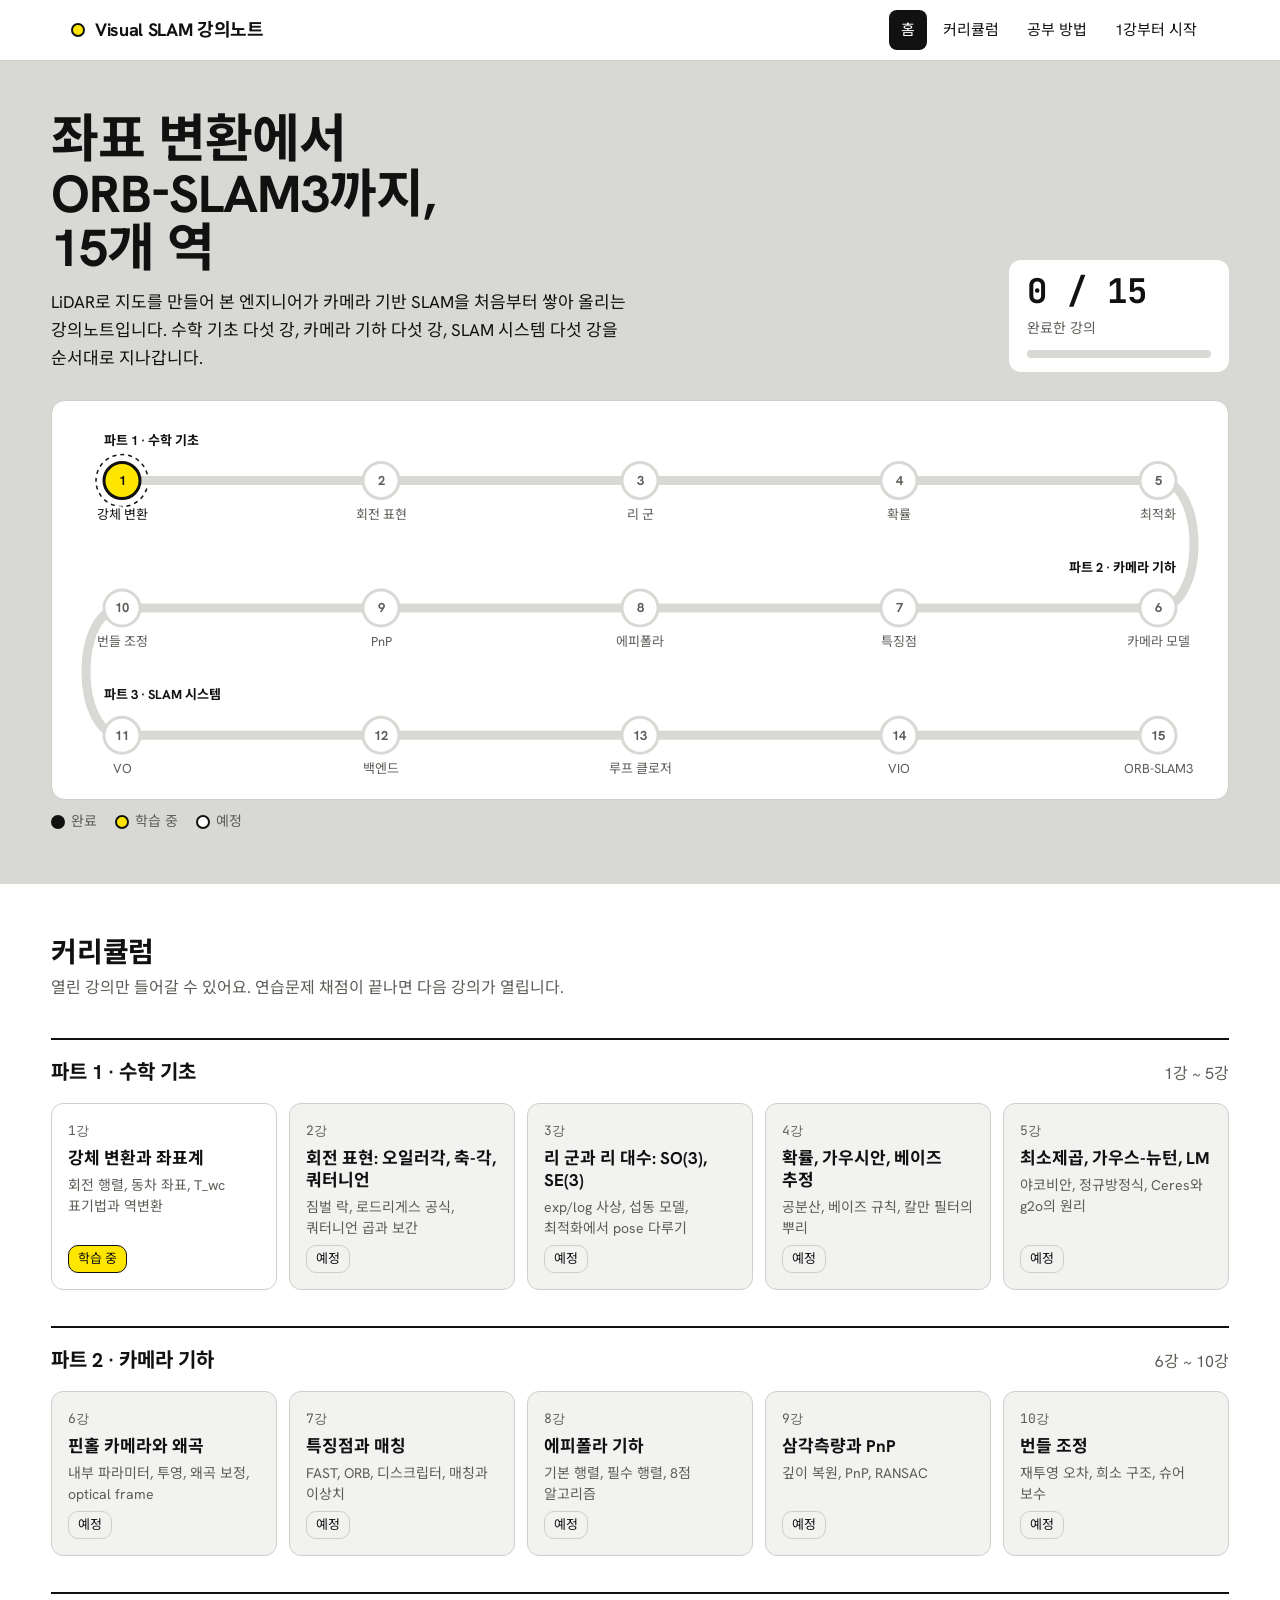
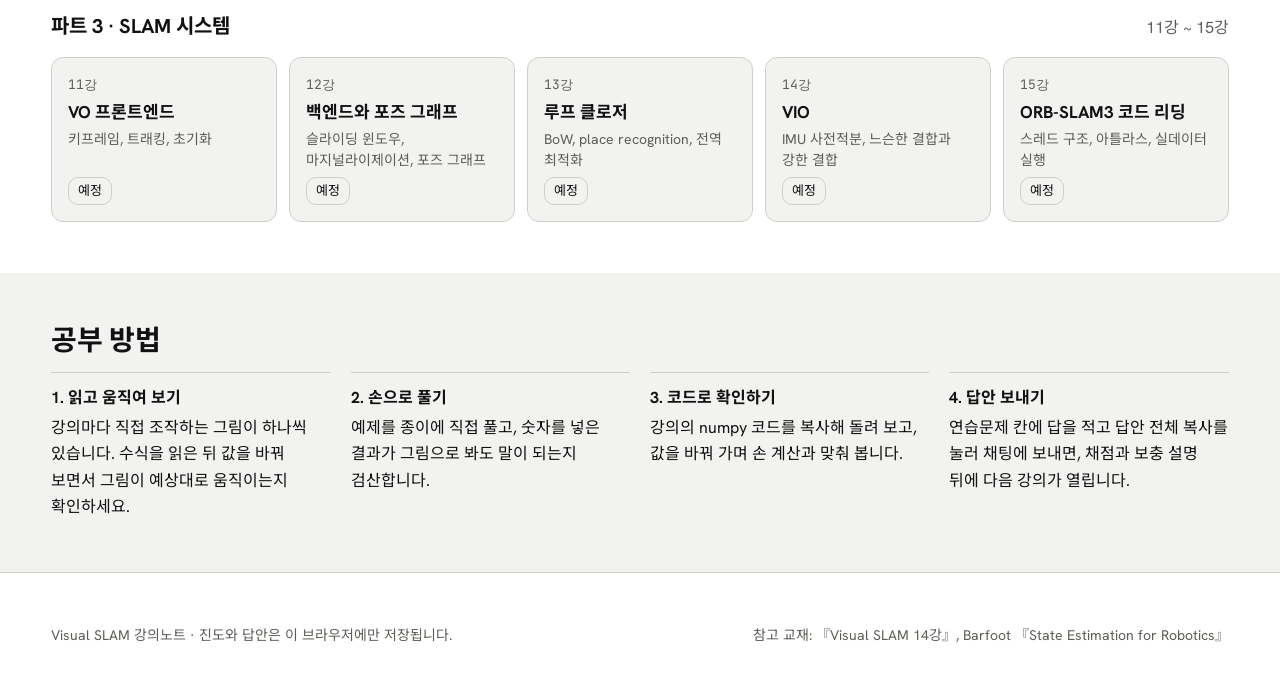
==== index.html @ 5cc6273a "Visual SLAM 강의노트 사이트 초기 구성 (홈, 1강) Co-Authored-By: Claude Opus 5.5 <noreply@anthropic.com> Claude-Se" ====
<!DOCTYPE html>
<html lang="ko">
<head>
<meta charset="utf-8">
<meta name="viewport" content="width=device-width, initial-scale=1">
<title>Visual SLAM 강의노트</title>
<meta name="description" content="LiDAR SLAM 경험을 바탕으로 Visual SLAM을 처음부터 배우는 15강 강의노트">
<link rel="preconnect" href="https://fonts.googleapis.com">
<link rel="preconnect" href="https://fonts.gstatic.com" crossorigin>
<link href="https://fonts.googleapis.com/css2?family=Hanken+Grotesk:wght@400;500;700&family=Noto+Sans+KR:wght@400;500;700&family=JetBrains+Mono:wght@400;500&display=swap" rel="stylesheet">
<link rel="stylesheet" href="assets/style.css">
</head>
<body data-root="">
<header class="top"><div class="top-in">
  <a class="logo" href="index.html"><i></i>Visual SLAM 강의노트</a>
  <nav class="menu" aria-label="주 메뉴"><a href="index.html" aria-current="page">홈</a><a href="#curriculum">커리큘럼</a><a href="#how">공부 방법</a><a href="lessons/lesson-01.html">1강부터 시작</a></nav>
</div></header>

<section class="band hero"><div class="in">
  <div class="hero-row">
    <div>
      <h1>좌표 변환에서 ORB‑SLAM3까지, 15개 역</h1>
      <p>LiDAR로 지도를 만들어 본 엔지니어가 카메라 기반 SLAM을 처음부터 쌓아 올리는 강의노트입니다. 수학 기초 다섯 강, 카메라 기하 다섯 강, SLAM 시스템 다섯 강을 순서대로 지나갑니다.</p>
    </div>
    <div class="stat"><b id="cnt">0 / 15</b><span id="cntTxt">완료한 강의</span><div class="meter"><div id="meter"></div></div></div>
  </div>
  <div class="route" id="route" role="img" aria-label="15개 강의를 세 파트로 나눈 노선도"><svg id="routeSvg"></svg></div>
  <div class="legend"><span><i class="dot" style="background:var(--ink)"></i>완료</span><span><i class="dot" style="background:var(--yel)"></i>학습 중</span><span><i class="dot" style="background:var(--bg)"></i>예정</span></div>
</div></section>

<section class="band" id="curriculum"><div class="in">
  <h2>커리큘럼</h2>
  <p style="margin:0;color:var(--mute)">열린 강의만 들어갈 수 있어요. 연습문제 채점이 끝나면 다음 강의가 열립니다.</p>
  <div id="parts"></div>
</div></section>

<section class="band" id="how" style="background:var(--soft)"><div class="in">
  <h2>공부 방법</h2>
  <div class="how">
    <div><b>1. 읽고 움직여 보기</b>강의마다 직접 조작하는 그림이 하나씩 있습니다. 수식을 읽은 뒤 값을 바꿔 보면서 그림이 예상대로 움직이는지 확인하세요.</div>
    <div><b>2. 손으로 풀기</b>예제를 종이에 직접 풀고, 숫자를 넣은 결과가 그림으로 봐도 말이 되는지 검산합니다.</div>
    <div><b>3. 코드로 확인하기</b>강의의 numpy 코드를 복사해 돌려 보고, 값을 바꿔 가며 손 계산과 맞춰 봅니다.</div>
    <div><b>4. 답안 보내기</b>연습문제 칸에 답을 적고 답안 전체 복사를 눌러 채팅에 보내면, 채점과 보충 설명 뒤에 다음 강의가 열립니다.</div>
  </div>
</div></section>

<footer class="band foot"><div class="in"><span>Visual SLAM 강의노트 · 진도와 답안은 이 브라우저에만 저장됩니다.</span><span>참고 교재: 『Visual SLAM 14강』, Barfoot 『State Estimation for Robotics』</span></div></footer>

<script src="assets/app.js"></script>
<script>
{
const { LESSONS, PARTS, esc, href, status, label, done } = window.SLAM;
const c = Object.values(done()).filter(Boolean).length;
document.getElementById("cnt").textContent = c + " / 15";
document.getElementById("meter").style.width = (c / 15 * 100) + "%";

document.getElementById("parts").innerHTML = [1, 2, 3].map(p => {
  const ls = LESSONS.filter(l => l.p === p);
  return `<div class="part-h"><h3 style="margin:0;font-size:20px">파트 ${p} · ${esc(PARTS[p])}</h3><p>${ls[0].n}강 ~ ${ls[ls.length - 1].n}강</p></div><div class="cards">` +
    ls.map(L => { const s = status(L); const tag = L.open ? "a" : "div";
      return `<${tag} class="card ${s}"${L.open ? ` href="${href(L)}"` : ""}><span class="no">${L.n}강</span><span class="tt">${esc(L.t)}</span><span class="ds">${esc(L.d)}</span><span class="st">${label[s]}</span></${tag}>`; }).join("") + "</div>";
}).join("");

const svg = document.getElementById("routeSvg");
const draw = () => {
  const W = svg.clientWidth, H = svg.clientHeight, narrow = W < 640;
  const mx = narrow ? 30 : 70, r = narrow ? 13 : 18;
  const rows = [0.2, 0.52, 0.84].map(f => H * f);
  const pts = LESSONS.map((L, i) => {
    const row = Math.floor(i / 5), col = i % 5, k = row % 2 === 0 ? col : 4 - col;
    return { L, x: mx + k * (W - 2 * mx) / 4, y: rows[row], row };
  });
  let g = "";
  for (let i = 0; i < pts.length - 1; i++) {
    const a = pts[i], b = pts[i + 1];
    const on = status(a.L) !== "soon" && status(b.L) !== "soon";
    const col = on ? "var(--ink)" : "var(--plane)";
    let d;
    if (a.row === b.row) d = `M${a.x} ${a.y} L${b.x} ${b.y}`;
    else { const out = a.row % 2 === 0 ? 1 : -1, bx = a.x + out * (narrow ? 22 : 48); d = `M${a.x} ${a.y} C${bx} ${a.y} ${bx} ${b.y} ${b.x} ${b.y}`; }
    g += `<path d="${d}" fill="none" stroke="${col}" stroke-width="${narrow ? 6 : 9}" stroke-linecap="round"/>`;
  }
  [1, 2, 3].forEach((p, row) => {
    const x = row % 2 === 0 ? mx - r : W - mx + r, anc = row % 2 === 0 ? "start" : "end";
    g += `<text x="${x}" y="${rows[row] - r - (narrow ? 12 : 18)}" text-anchor="${anc}" style="font-weight:700">파트 ${p} · ${esc(PARTS[p])}</text>`;
  });
  let here = pts.find(q => status(q.L) === "open");
  for (const q of pts) {
    const s = status(q.L);
    const fill = s === "done" ? "var(--ink)" : s === "open" ? "#ffe600" : "var(--bg)";
    const tc = s === "done" ? "var(--bg)" : s === "open" ? "#111" : "var(--mute)";
    let node = `<circle cx="${q.x}" cy="${q.y}" r="${r}" fill="${fill}" stroke="${s === "soon" ? "var(--plane)" : "var(--ink)"}" stroke-width="3"/>` +
      `<text x="${q.x}" y="${q.y + 4.5}" text-anchor="middle" style="stroke:none;fill:${tc};font-weight:700">${q.L.n}</text>`;
    if (!narrow) node += `<text x="${q.x}" y="${q.y + r + 20}" text-anchor="middle" style="fill:${s === "soon" ? "var(--mute)" : "var(--ink)"}">${esc(q.L.s)}</text>`;
    g += q.L.open ? `<a href="${href(q.L)}" aria-label="${q.L.n}강 ${esc(q.L.t)}">${node}</a>` : node;
  }
  if (here) g = `<circle cx="${here.x}" cy="${here.y}" r="${r + 8}" fill="none" stroke="var(--ink)" stroke-width="1.5" stroke-dasharray="4 4"/>` + g;
  svg.innerHTML = g;
};
const roRoute = new ResizeObserver(draw);
roRoute.observe(svg);
draw();
}
</script>
</body>
</html>
---- assets/style.css ----
/* VOICE everyday study, calm and exact, an engineer's course notebook
   IDEA a printed robotics course: a route map of 15 stations, numbered handouts, ruled matrices
   PICTURE home: the course drawn as a transit line through three parts; lessons: one live figure each
   COLOUR white ground, black ink, concrete #d8d8d4 planes, safety yellow #ffe600 only on "you are here", rviz red/green on axes
   TYPE Hanken Grotesk + Noto Sans KR for text, JetBrains Mono for math and code
   LAYOUT top bar on every page; home: title band, route map full width, part sections; lesson: article + sticky contents rail */
:root{color-scheme:light dark;--bg:light-dark(#ffffff,#1a1a19);--ink:light-dark(#111111,#ecebe8);--mute:light-dark(#5d5d58,#a7a6a1);--plane:light-dark(#d8d8d4,#2c2c2a);--soft:light-dark(#f2f2f0,#222221);--line:light-dark(#cfcfca,#3a3a37);--yel:#ffe600;--xr:light-dark(#d23a2a,#ff6b5a);--yg:light-dark(#1f9a4a,#4fd07e);--blue:light-dark(#1f5fd1,#7aa7ff)}
:root[data-theme=light]{color-scheme:light}
:root[data-theme=dark]{color-scheme:dark}
*{box-sizing:border-box;min-width:0}
html{scroll-padding-top:80px}
body{margin:0;word-break:keep-all;background:var(--bg);color:var(--ink);font:16px/1.65 "Hanken Grotesk","Noto Sans KR",system-ui,sans-serif;overflow-x:clip}
a{color:inherit}
img{max-width:100%}
.top{position:sticky;top:0;z-index:10;background:var(--bg);border-bottom:1px solid var(--line)}
.top-in{max-width:1240px;margin:0 auto;display:flex;align-items:center;gap:20px;padding:0 max(4vw,16px);min-height:60px;flex-wrap:wrap}
.logo{font-weight:700;font-size:18px;letter-spacing:-.02em;text-decoration:none;display:flex;align-items:center;gap:10px}
.logo i{width:14px;height:14px;border-radius:50%;background:var(--yel);border:2px solid var(--ink);display:inline-block}
.menu{display:flex;gap:4px;margin-left:auto;flex-wrap:wrap}
.menu a{text-decoration:none;font-size:15px;padding:8px 12px;border-radius:8px;min-height:40px;display:flex;align-items:center}
.menu a:hover{background:var(--soft)}
.menu a[aria-current=page]{background:var(--ink);color:var(--bg)}
.band{padding:clamp(28px,4vw,56px) max(4vw,16px)}
.in{max-width:1240px;margin:0 auto}
.hero{background:var(--plane)}
.hero h1{font-size:clamp(34px,5vw,52px);line-height:1.05;letter-spacing:-.02em;margin:0 0 12px;text-wrap:balance;max-width:18ch}
.hero p{font-size:17px;max-width:62ch;margin:0}
.hero-row{display:grid;grid-template-columns:minmax(0,1fr) auto;gap:24px;align-items:end}
.stat{background:var(--bg);border-radius:12px;padding:14px 18px;min-width:220px}
.stat b{font-size:34px;line-height:1;font-family:"JetBrains Mono",monospace}
.stat span{display:block;font-size:14px;color:var(--mute);margin-top:6px}
.meter{height:8px;background:var(--plane);border-radius:4px;overflow:hidden;margin-top:10px}
.meter div{height:100%;background:var(--ink);width:0}
.route{position:relative;height:clamp(300px,34vw,400px);margin-top:28px;background:var(--bg);border-radius:14px;border:1px solid var(--line)}
.route>svg{position:absolute;inset:0;width:100%;height:100%}
svg text{paint-order:stroke;stroke:var(--bg);stroke-width:4px;font-family:"Hanken Grotesk","Noto Sans KR",sans-serif;font-size:13px;fill:var(--ink)}
.legend{display:flex;flex-wrap:wrap;gap:18px;font-size:14px;color:var(--mute);margin-top:10px}
.legend span{display:flex;align-items:center;gap:6px}
.dot{width:14px;height:14px;border-radius:50%;border:2px solid var(--ink);display:inline-block}
h2{font-size:28px;line-height:1.2;letter-spacing:-.01em;margin:0 0 6px}
.part-h{display:flex;justify-content:space-between;align-items:baseline;gap:12px;flex-wrap:wrap;border-top:2px solid var(--ink);padding-top:16px;margin-top:36px}
.part-h p{margin:0;color:var(--mute)}
.cards{display:grid;grid-template-columns:repeat(auto-fill,minmax(220px,1fr));gap:12px;margin-top:14px}
.card{display:flex;flex-direction:column;gap:6px;padding:16px;border:1px solid var(--line);border-radius:12px;text-decoration:none;min-height:150px;background:var(--bg)}
a.card:hover{border-color:var(--ink)}
.card .no{font-family:"JetBrains Mono",monospace;font-size:13px;color:var(--mute)}
.card .tt{font-size:17px;font-weight:700;line-height:1.3}
.card .ds{font-size:14px;color:var(--mute);line-height:1.5}
.card .st{margin-top:auto;font-size:13px;align-self:flex-start;padding:2px 9px;border-radius:10px;border:1px solid var(--line)}
.card.open .st{background:var(--yel);color:#111;border-color:#111}
.card.done .st{background:var(--ink);color:var(--bg);border-color:var(--ink)}
.card.soon{background:var(--soft)}
.how{display:grid;grid-template-columns:repeat(auto-fit,minmax(220px,1fr));gap:20px;margin-top:14px}
.how div{border-top:1px solid var(--line);padding-top:12px}
.how b{display:block;font-size:16px;margin-bottom:4px}
.foot{border-top:1px solid var(--line);font-size:14px;color:var(--mute)}
.foot .in{display:flex;justify-content:space-between;gap:12px;flex-wrap:wrap}
.doc{max-width:1240px;margin:0 auto;display:grid;grid-template-columns:minmax(0,1fr) 230px;gap:48px;padding:32px max(4vw,16px) 64px}
.crumb{font-size:14px;color:var(--mute);margin:0 0 6px}
.crumb a{text-decoration:none}
.doc h1{font-size:clamp(32px,4.4vw,48px);line-height:1.05;letter-spacing:-.02em;margin:0 0 12px;text-wrap:balance}
.lede{font-size:17px;max-width:68ch;margin:0 0 26px}
article h2{font-size:26px;margin:48px 0 12px;padding-top:18px;border-top:2px solid var(--ink)}
article h3{font-size:19px;margin:28px 0 8px}
article p,article li{max-width:70ch}
.toc{position:sticky;top:84px;align-self:start;font-size:14px}
.toc b{display:block;margin-bottom:8px}
.toc a{display:block;text-decoration:none;color:var(--mute);padding:5px 0 5px 10px;border-left:2px solid var(--line)}
.toc a:hover{color:var(--ink);border-left-color:var(--ink)}
.lab{display:grid;grid-template-columns:minmax(0,1.5fr) minmax(0,1fr);gap:16px;margin:0 0 8px}
.fig{position:relative;min-height:400px;background:var(--soft);border:1px solid var(--line);border-radius:12px;overflow:hidden}
.fig>svg{position:absolute;inset:0;width:100%;height:100%}
.fig svg text{stroke:var(--soft);font-family:"JetBrains Mono",monospace}
.panel{border:1px solid var(--line);border-radius:12px;padding:16px;display:flex;flex-direction:column;gap:12px}
.ctl label{display:flex;justify-content:space-between;font-size:14px;font-weight:500}
.ctl output{font-family:"JetBrains Mono",monospace;font-size:13px}
input[type=range]{width:100%;height:32px;accent-color:var(--ink)}
.res{background:var(--ink);color:var(--bg);border-radius:10px;padding:12px 14px}
.res b{display:block;font-size:13px;font-weight:500;opacity:.75}
.res .big{font-family:"JetBrains Mono",monospace;font-size:clamp(20px,2.4vw,26px);white-space:nowrap}
.res .big i{font-style:normal;background:var(--yel);color:#111;padding:0 6px;border-radius:4px}
.mats{display:grid;grid-template-columns:repeat(auto-fit,minmax(11em,1fr));gap:10px}
.mat{font-family:"JetBrains Mono",monospace;font-size:13px;line-height:1.5;white-space:pre;overflow-x:auto;padding:8px 10px;background:var(--soft);border-radius:8px}
.mat em{font-style:normal;color:var(--mute);display:block}
.cap{font-size:14px;color:var(--mute);margin:6px 0 0}
.btn{font:inherit;font-size:14px;min-height:44px;padding:0 16px;border-radius:8px;border:1px solid var(--ink);background:var(--bg);color:var(--ink);cursor:pointer;text-decoration:none;display:inline-flex;align-items:center}
.btn:hover{background:var(--soft)}
.btn.pri{background:var(--ink);color:var(--bg)}
.btn:focus-visible,a:focus-visible,input:focus-visible,textarea:focus-visible{outline:3px solid var(--blue);outline-offset:2px}
pre{position:relative;background:var(--soft);border:1px solid var(--line);border-radius:10px;padding:14px 16px;font:13.5px/1.6 "JetBrains Mono",monospace;overflow-x:auto;margin:12px 0}
code{font-family:"JetBrains Mono",monospace;font-size:.92em;background:var(--soft);padding:1px 5px;border-radius:4px;overflow-wrap:anywhere}
pre code{background:none;padding:0;overflow-wrap:normal}
.copy{position:absolute;top:8px;right:8px;min-height:32px;font-size:13px;padding:0 10px}
.note{border-left:4px solid var(--ink);background:var(--soft);padding:12px 16px;border-radius:0 10px 10px 0;margin:16px 0}
.note b{display:block;margin-bottom:2px}
.warn{border-left-color:var(--xr)}
.scroll{overflow-x:auto}
table{border-collapse:collapse;width:100%;font-size:15px;margin:12px 0}
th,td{text-align:left;padding:9px 10px;border-bottom:1px solid var(--line);vertical-align:top}
th{font-size:13px;color:var(--mute);font-weight:500;border-bottom:2px solid var(--ink)}
.sum{counter-reset:s;list-style:none;padding:0}
.sum li{counter-increment:s;padding:10px 0 10px 2.4em;border-bottom:1px solid var(--line);position:relative}
.sum li::before{content:counter(s);position:absolute;left:0;top:10px;width:1.7em;height:1.7em;border-radius:50%;background:var(--ink);color:var(--bg);font-size:13px;display:grid;place-items:center}
.ex{border:1px solid var(--line);border-radius:12px;padding:16px;margin:14px 0}
.ex h4{margin:0 0 6px;font-size:16px}
.ex label{font-size:14px;color:var(--mute)}
.ex textarea{width:100%;min-height:96px;font:16px/1.5 "Hanken Grotesk","Noto Sans KR",sans-serif;padding:10px;border:1px solid var(--line);border-radius:8px;background:var(--bg);color:var(--ink);resize:vertical}
.bar{display:flex;flex-wrap:wrap;gap:12px;align-items:center;margin-top:16px}
.flash{font-size:14px;color:var(--mute)}
.done{display:flex;gap:10px;align-items:center;font-size:15px;min-height:44px}
.done input{width:22px;height:22px;accent-color:var(--ink)}
.pn{display:grid;grid-template-columns:1fr 1fr;gap:12px;margin-top:48px}
.pn a,.pn span{border:1px solid var(--line);border-radius:12px;padding:14px 16px;text-decoration:none;font-size:15px}
.pn a:hover{border-color:var(--ink)}
.pn small{display:block;color:var(--mute);font-size:13px}
.pn .nx{text-align:right}
.pn span{color:var(--mute);background:var(--soft)}
@media(max-width:1060px){.doc{grid-template-columns:minmax(0,1fr)}.toc{display:none}.lab{grid-template-columns:minmax(0,1fr)}}
@media(max-width:700px){.hero-row{grid-template-columns:minmax(0,1fr)}.stat{min-width:0}.menu{margin-left:0;width:100%;padding-bottom:8px}.fig{min-height:320px}.pn{grid-template-columns:1fr}}
@media(max-width:600px){table{font-size:13px}th,td{padding:6px 4px}}
@media(prefers-reduced-motion:no-preference){.meter div{transition:width .5s ease}}
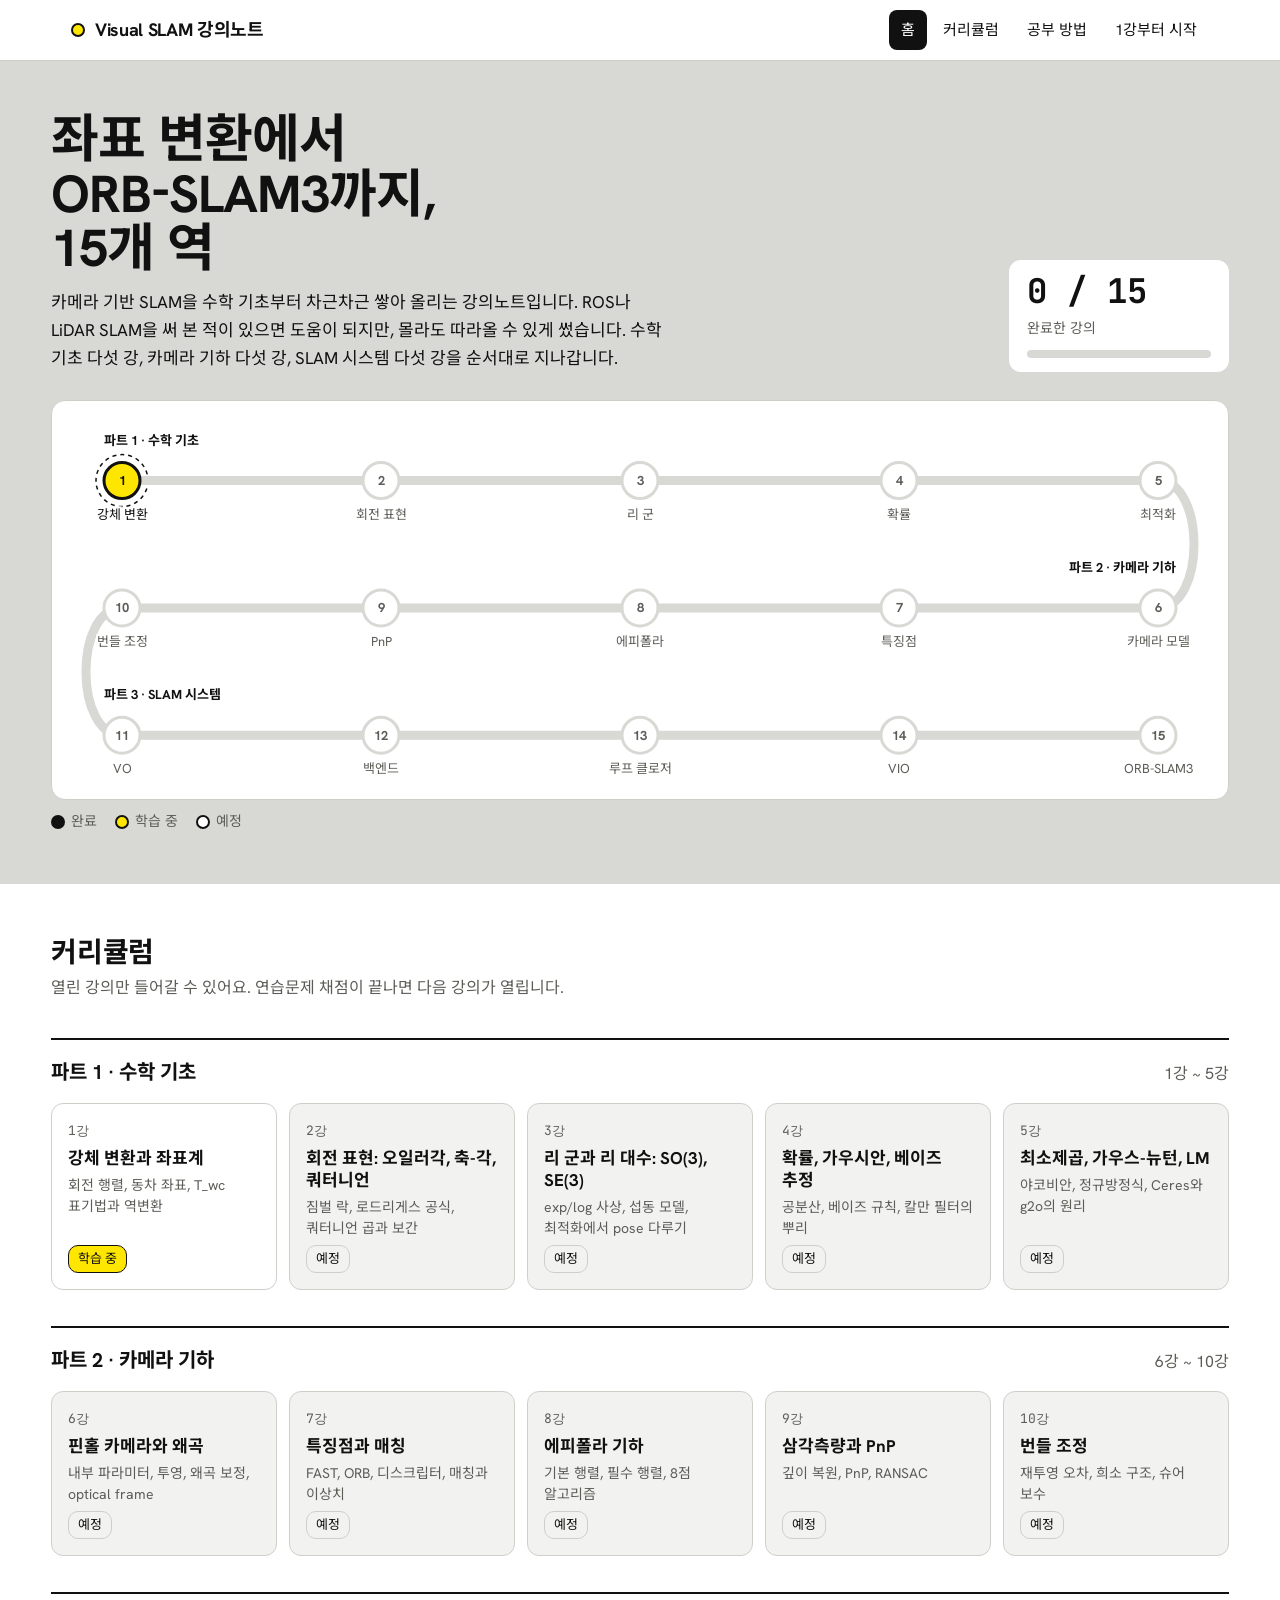
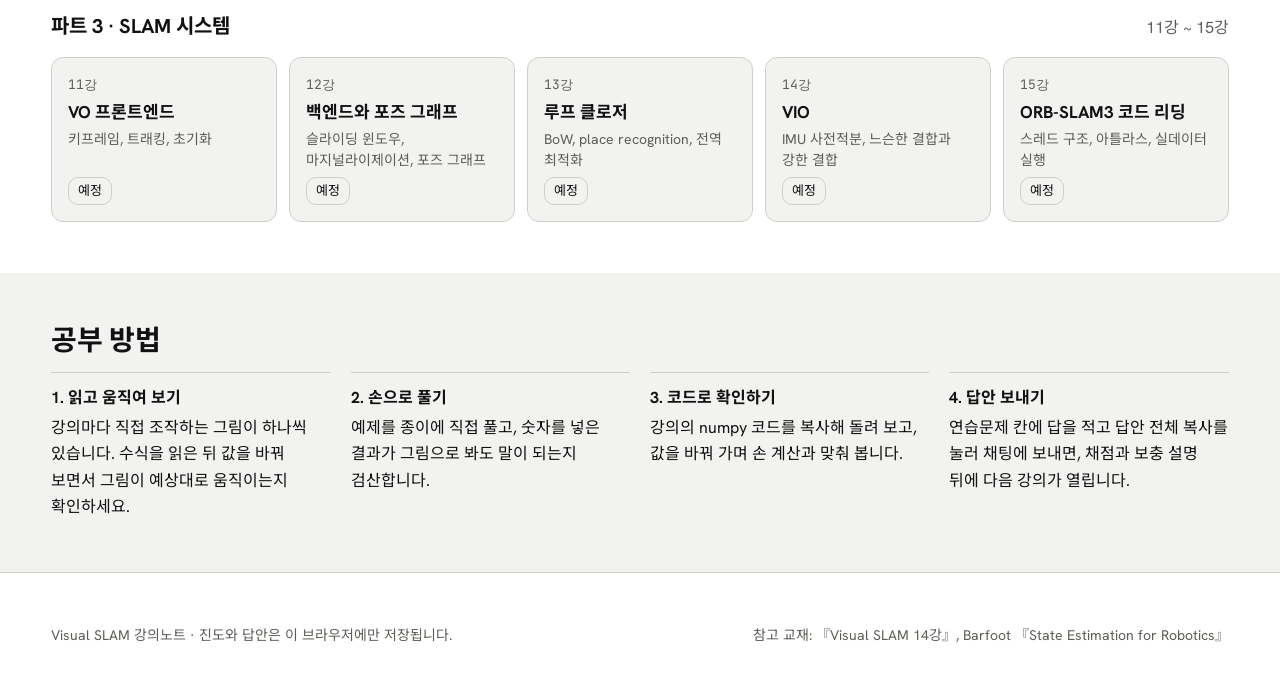
==== commit 23790ac4: "개인 대상 표현을 일반 독자용으로 수정 Co-Authored-By: Claude Opus 5.5 <noreply@anthropic.com> Claude-Session: https:" ====
--- a/index.html
+++ b/index.html
@@ -4,7 +4,7 @@
 <meta charset="utf-8">
 <meta name="viewport" content="width=device-width, initial-scale=1">
 <title>Visual SLAM 강의노트</title>
-<meta name="description" content="LiDAR SLAM 경험을 바탕으로 Visual SLAM을 처음부터 배우는 15강 강의노트">
+<meta name="description" content="좌표 변환부터 ORB-SLAM3까지, Visual SLAM을 처음부터 배우는 15강 강의노트">
 <link rel="preconnect" href="https://fonts.googleapis.com">
 <link rel="preconnect" href="https://fonts.gstatic.com" crossorigin>
 <link href="https://fonts.googleapis.com/css2?family=Hanken+Grotesk:wght@400;500;700&family=Noto+Sans+KR:wght@400;500;700&family=JetBrains+Mono:wght@400;500&display=swap" rel="stylesheet">
@@ -20,7 +20,7 @@
   <div class="hero-row">
     <div>
       <h1>좌표 변환에서 ORB‑SLAM3까지, 15개 역</h1>
-      <p>LiDAR로 지도를 만들어 본 엔지니어가 카메라 기반 SLAM을 처음부터 쌓아 올리는 강의노트입니다. 수학 기초 다섯 강, 카메라 기하 다섯 강, SLAM 시스템 다섯 강을 순서대로 지나갑니다.</p>
+      <p>카메라 기반 SLAM을 수학 기초부터 차근차근 쌓아 올리는 강의노트입니다. ROS나 LiDAR SLAM을 써 본 적이 있으면 도움이 되지만, 몰라도 따라올 수 있게 썼습니다. 수학 기초 다섯 강, 카메라 기하 다섯 강, SLAM 시스템 다섯 강을 순서대로 지나갑니다.</p>
     </div>
     <div class="stat"><b id="cnt">0 / 15</b><span id="cntTxt">완료한 강의</span><div class="meter"><div id="meter"></div></div></div>
   </div>
--- a/assets/style.css
+++ b/assets/style.css
@@ -119,3 +119,15 @@
 @media(max-width:700px){.hero-row{grid-template-columns:minmax(0,1fr)}.stat{min-width:0}.menu{margin-left:0;width:100%;padding-bottom:8px}.fig{min-height:320px}.pn{grid-template-columns:1fr}}
 @media(max-width:600px){table{font-size:13px}th,td{padding:6px 4px}}
 @media(prefers-reduced-motion:no-preference){.meter div{transition:width .5s ease}}
+.goal{display:grid;grid-template-columns:minmax(0,1.6fr) minmax(0,1fr);gap:24px;background:var(--plane);border-radius:12px;padding:18px 20px;margin:0 0 28px}
+.goal b{display:block;font-size:15px;margin-bottom:4px}
+.goal ul{margin:0;padding-left:1.2em}
+.goal li{margin:3px 0}
+.goal p{margin:0 0 12px}
+.duo{display:grid;grid-template-columns:repeat(2,minmax(0,1fr));gap:12px;margin:16px 0 0;max-width:640px}
+.duo figure{margin:0;background:var(--soft);border:1px solid var(--line);border-radius:12px;padding:10px}
+.duo svg{width:100%;height:auto;display:block}
+.duo figcaption{font-family:"JetBrains Mono",monospace;font-size:13px;text-align:center;padding-top:4px}
+@media(max-width:700px){.goal{grid-template-columns:minmax(0,1fr)}}
+@media(max-width:420px){.duo{grid-template-columns:minmax(0,1fr)}}
+td code{white-space:nowrap;overflow-wrap:normal}
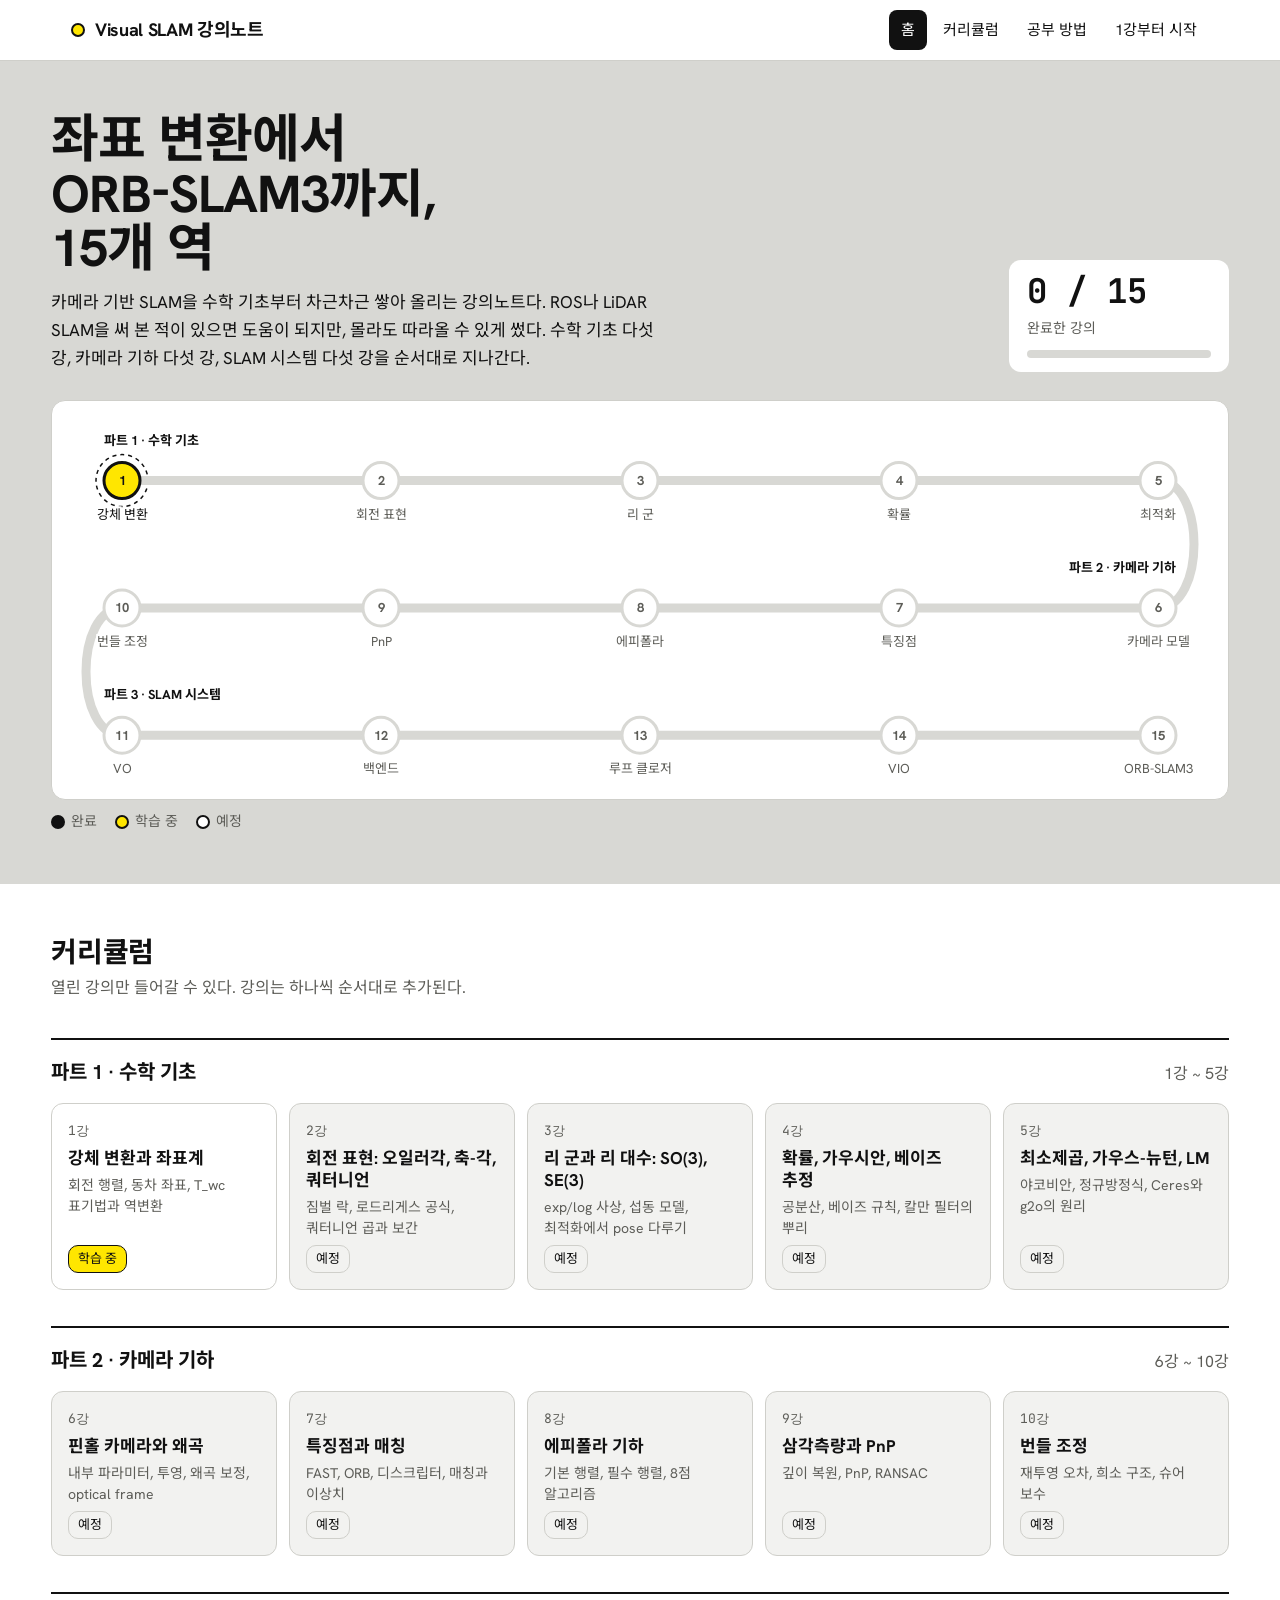
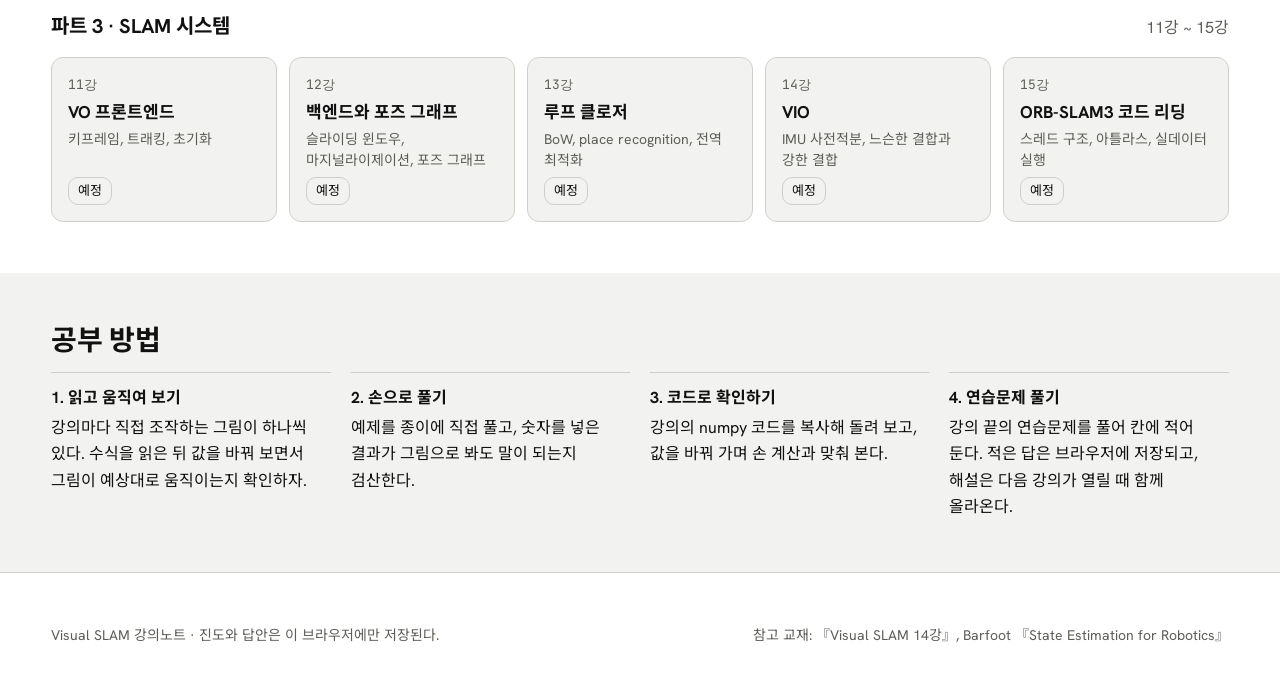
==== commit d90c9645: "본문을 평어체(한다체)로 통일, 채팅 전제 문구 제거 Co-Authored-By: Claude Opus 5.5 <noreply@anthropic.com> Claude-Session" ====
--- a/index.html
+++ b/index.html
@@ -20,7 +20,7 @@
   <div class="hero-row">
     <div>
       <h1>좌표 변환에서 ORB‑SLAM3까지, 15개 역</h1>
-      <p>카메라 기반 SLAM을 수학 기초부터 차근차근 쌓아 올리는 강의노트입니다. ROS나 LiDAR SLAM을 써 본 적이 있으면 도움이 되지만, 몰라도 따라올 수 있게 썼습니다. 수학 기초 다섯 강, 카메라 기하 다섯 강, SLAM 시스템 다섯 강을 순서대로 지나갑니다.</p>
+      <p>카메라 기반 SLAM을 수학 기초부터 차근차근 쌓아 올리는 강의노트다. ROS나 LiDAR SLAM을 써 본 적이 있으면 도움이 되지만, 몰라도 따라올 수 있게 썼다. 수학 기초 다섯 강, 카메라 기하 다섯 강, SLAM 시스템 다섯 강을 순서대로 지나간다.</p>
     </div>
     <div class="stat"><b id="cnt">0 / 15</b><span id="cntTxt">완료한 강의</span><div class="meter"><div id="meter"></div></div></div>
   </div>
@@ -30,21 +30,21 @@
 
 <section class="band" id="curriculum"><div class="in">
   <h2>커리큘럼</h2>
-  <p style="margin:0;color:var(--mute)">열린 강의만 들어갈 수 있어요. 연습문제 채점이 끝나면 다음 강의가 열립니다.</p>
+  <p style="margin:0;color:var(--mute)">열린 강의만 들어갈 수 있다. 강의는 하나씩 순서대로 추가된다.</p>
   <div id="parts"></div>
 </div></section>
 
 <section class="band" id="how" style="background:var(--soft)"><div class="in">
   <h2>공부 방법</h2>
   <div class="how">
-    <div><b>1. 읽고 움직여 보기</b>강의마다 직접 조작하는 그림이 하나씩 있습니다. 수식을 읽은 뒤 값을 바꿔 보면서 그림이 예상대로 움직이는지 확인하세요.</div>
-    <div><b>2. 손으로 풀기</b>예제를 종이에 직접 풀고, 숫자를 넣은 결과가 그림으로 봐도 말이 되는지 검산합니다.</div>
-    <div><b>3. 코드로 확인하기</b>강의의 numpy 코드를 복사해 돌려 보고, 값을 바꿔 가며 손 계산과 맞춰 봅니다.</div>
-    <div><b>4. 답안 보내기</b>연습문제 칸에 답을 적고 답안 전체 복사를 눌러 채팅에 보내면, 채점과 보충 설명 뒤에 다음 강의가 열립니다.</div>
+    <div><b>1. 읽고 움직여 보기</b>강의마다 직접 조작하는 그림이 하나씩 있다. 수식을 읽은 뒤 값을 바꿔 보면서 그림이 예상대로 움직이는지 확인하자.</div>
+    <div><b>2. 손으로 풀기</b>예제를 종이에 직접 풀고, 숫자를 넣은 결과가 그림으로 봐도 말이 되는지 검산한다.</div>
+    <div><b>3. 코드로 확인하기</b>강의의 numpy 코드를 복사해 돌려 보고, 값을 바꿔 가며 손 계산과 맞춰 본다.</div>
+    <div><b>4. 연습문제 풀기</b>강의 끝의 연습문제를 풀어 칸에 적어 둔다. 적은 답은 브라우저에 저장되고, 해설은 다음 강의가 열릴 때 함께 올라온다.</div>
   </div>
 </div></section>
 
-<footer class="band foot"><div class="in"><span>Visual SLAM 강의노트 · 진도와 답안은 이 브라우저에만 저장됩니다.</span><span>참고 교재: 『Visual SLAM 14강』, Barfoot 『State Estimation for Robotics』</span></div></footer>
+<footer class="band foot"><div class="in"><span>Visual SLAM 강의노트 · 진도와 답안은 이 브라우저에만 저장된다.</span><span>참고 교재: 『Visual SLAM 14강』, Barfoot 『State Estimation for Robotics』</span></div></footer>
 
 <script src="assets/app.js"></script>
 <script>
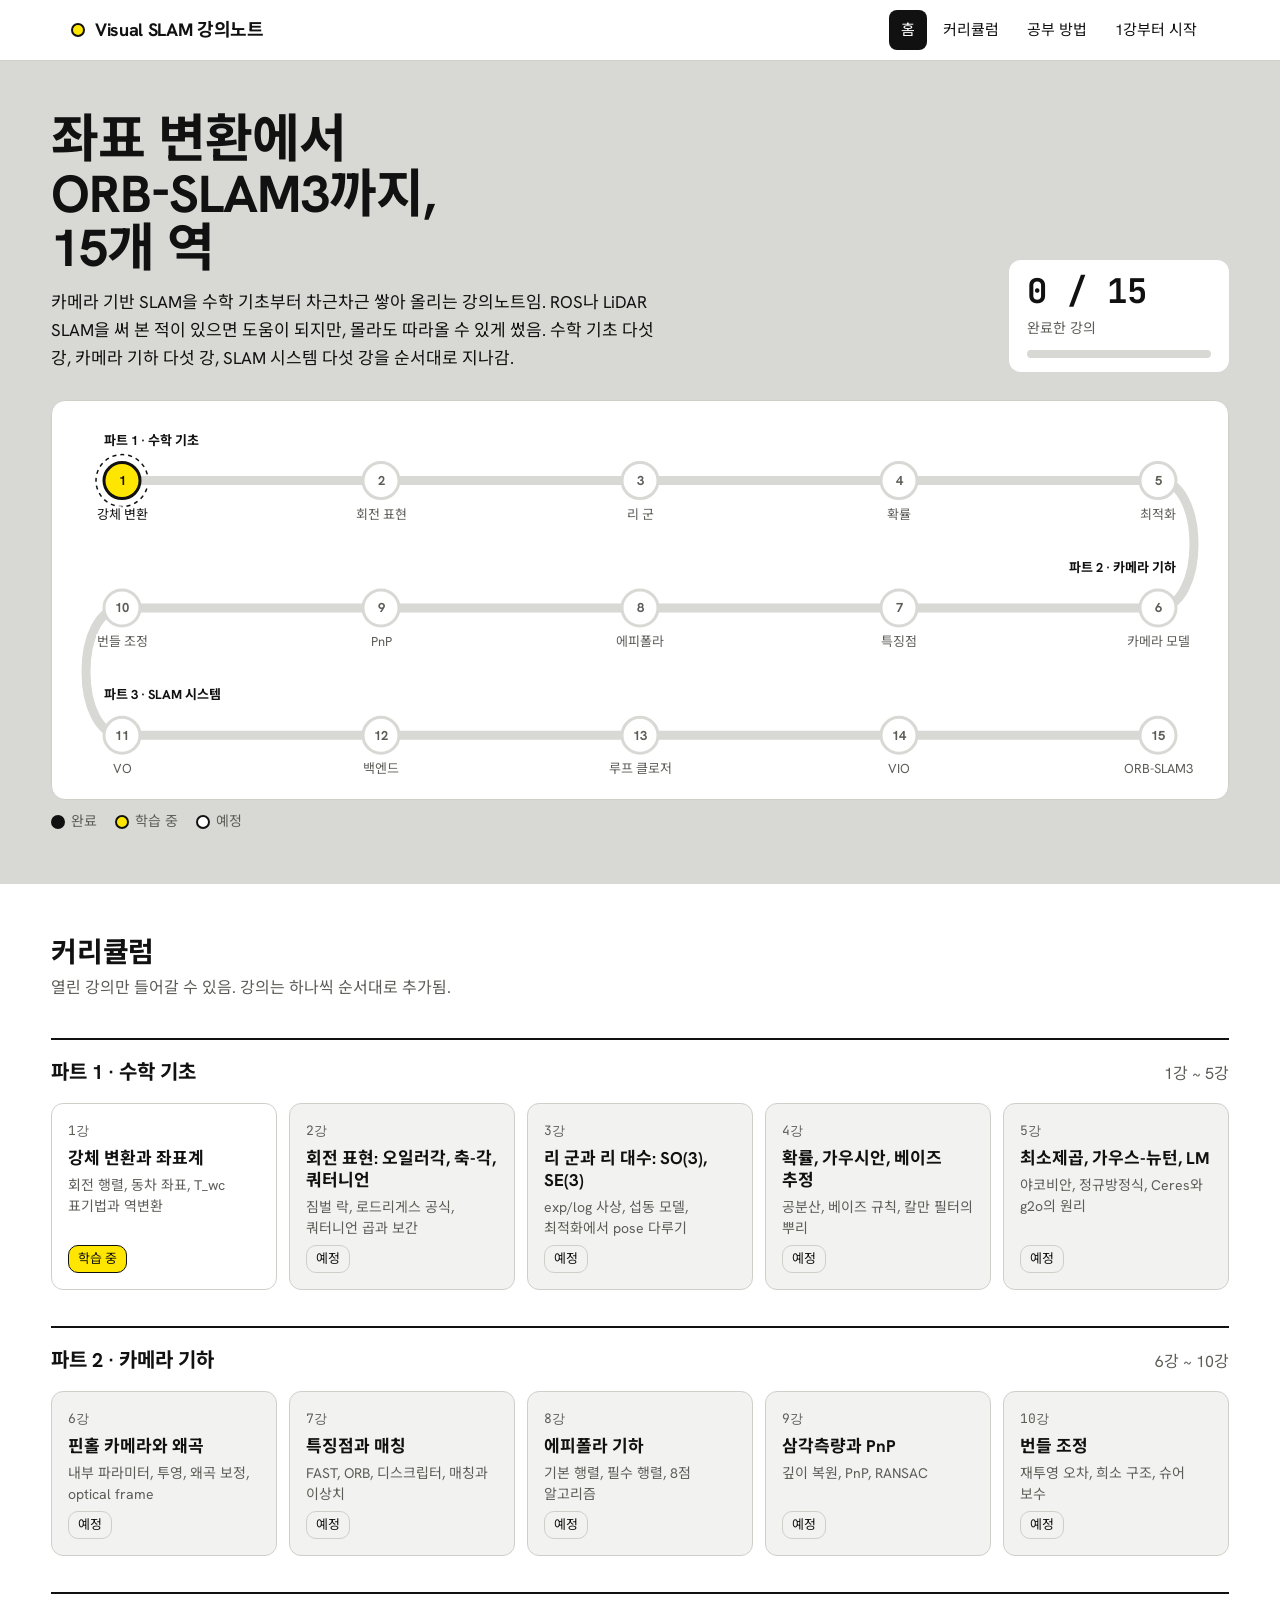
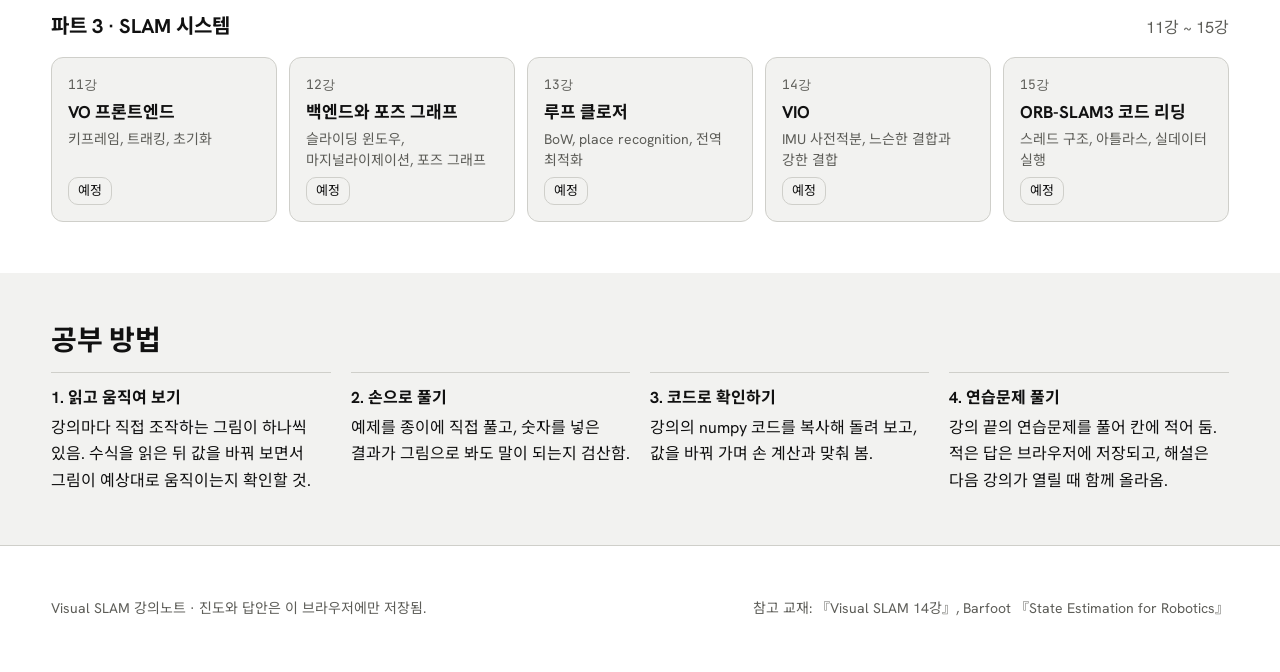
==== commit d32cfa1a: "본문 종결어미를 명사형(~음/~함/~임)으로 변경 Co-Authored-By: Claude Opus 5.5 <noreply@anthropic.com> Claude-Session: " ====
--- a/index.html
+++ b/index.html
@@ -20,7 +20,7 @@
   <div class="hero-row">
     <div>
       <h1>좌표 변환에서 ORB‑SLAM3까지, 15개 역</h1>
-      <p>카메라 기반 SLAM을 수학 기초부터 차근차근 쌓아 올리는 강의노트다. ROS나 LiDAR SLAM을 써 본 적이 있으면 도움이 되지만, 몰라도 따라올 수 있게 썼다. 수학 기초 다섯 강, 카메라 기하 다섯 강, SLAM 시스템 다섯 강을 순서대로 지나간다.</p>
+      <p>카메라 기반 SLAM을 수학 기초부터 차근차근 쌓아 올리는 강의노트임. ROS나 LiDAR SLAM을 써 본 적이 있으면 도움이 되지만, 몰라도 따라올 수 있게 썼음. 수학 기초 다섯 강, 카메라 기하 다섯 강, SLAM 시스템 다섯 강을 순서대로 지나감.</p>
     </div>
     <div class="stat"><b id="cnt">0 / 15</b><span id="cntTxt">완료한 강의</span><div class="meter"><div id="meter"></div></div></div>
   </div>
@@ -30,21 +30,21 @@
 
 <section class="band" id="curriculum"><div class="in">
   <h2>커리큘럼</h2>
-  <p style="margin:0;color:var(--mute)">열린 강의만 들어갈 수 있다. 강의는 하나씩 순서대로 추가된다.</p>
+  <p style="margin:0;color:var(--mute)">열린 강의만 들어갈 수 있음. 강의는 하나씩 순서대로 추가됨.</p>
   <div id="parts"></div>
 </div></section>
 
 <section class="band" id="how" style="background:var(--soft)"><div class="in">
   <h2>공부 방법</h2>
   <div class="how">
-    <div><b>1. 읽고 움직여 보기</b>강의마다 직접 조작하는 그림이 하나씩 있다. 수식을 읽은 뒤 값을 바꿔 보면서 그림이 예상대로 움직이는지 확인하자.</div>
-    <div><b>2. 손으로 풀기</b>예제를 종이에 직접 풀고, 숫자를 넣은 결과가 그림으로 봐도 말이 되는지 검산한다.</div>
-    <div><b>3. 코드로 확인하기</b>강의의 numpy 코드를 복사해 돌려 보고, 값을 바꿔 가며 손 계산과 맞춰 본다.</div>
-    <div><b>4. 연습문제 풀기</b>강의 끝의 연습문제를 풀어 칸에 적어 둔다. 적은 답은 브라우저에 저장되고, 해설은 다음 강의가 열릴 때 함께 올라온다.</div>
+    <div><b>1. 읽고 움직여 보기</b>강의마다 직접 조작하는 그림이 하나씩 있음. 수식을 읽은 뒤 값을 바꿔 보면서 그림이 예상대로 움직이는지 확인할 것.</div>
+    <div><b>2. 손으로 풀기</b>예제를 종이에 직접 풀고, 숫자를 넣은 결과가 그림으로 봐도 말이 되는지 검산함.</div>
+    <div><b>3. 코드로 확인하기</b>강의의 numpy 코드를 복사해 돌려 보고, 값을 바꿔 가며 손 계산과 맞춰 봄.</div>
+    <div><b>4. 연습문제 풀기</b>강의 끝의 연습문제를 풀어 칸에 적어 둠. 적은 답은 브라우저에 저장되고, 해설은 다음 강의가 열릴 때 함께 올라옴.</div>
   </div>
 </div></section>
 
-<footer class="band foot"><div class="in"><span>Visual SLAM 강의노트 · 진도와 답안은 이 브라우저에만 저장된다.</span><span>참고 교재: 『Visual SLAM 14강』, Barfoot 『State Estimation for Robotics』</span></div></footer>
+<footer class="band foot"><div class="in"><span>Visual SLAM 강의노트 · 진도와 답안은 이 브라우저에만 저장됨.</span><span>참고 교재: 『Visual SLAM 14강』, Barfoot 『State Estimation for Robotics』</span></div></footer>
 
 <script src="assets/app.js"></script>
 <script>
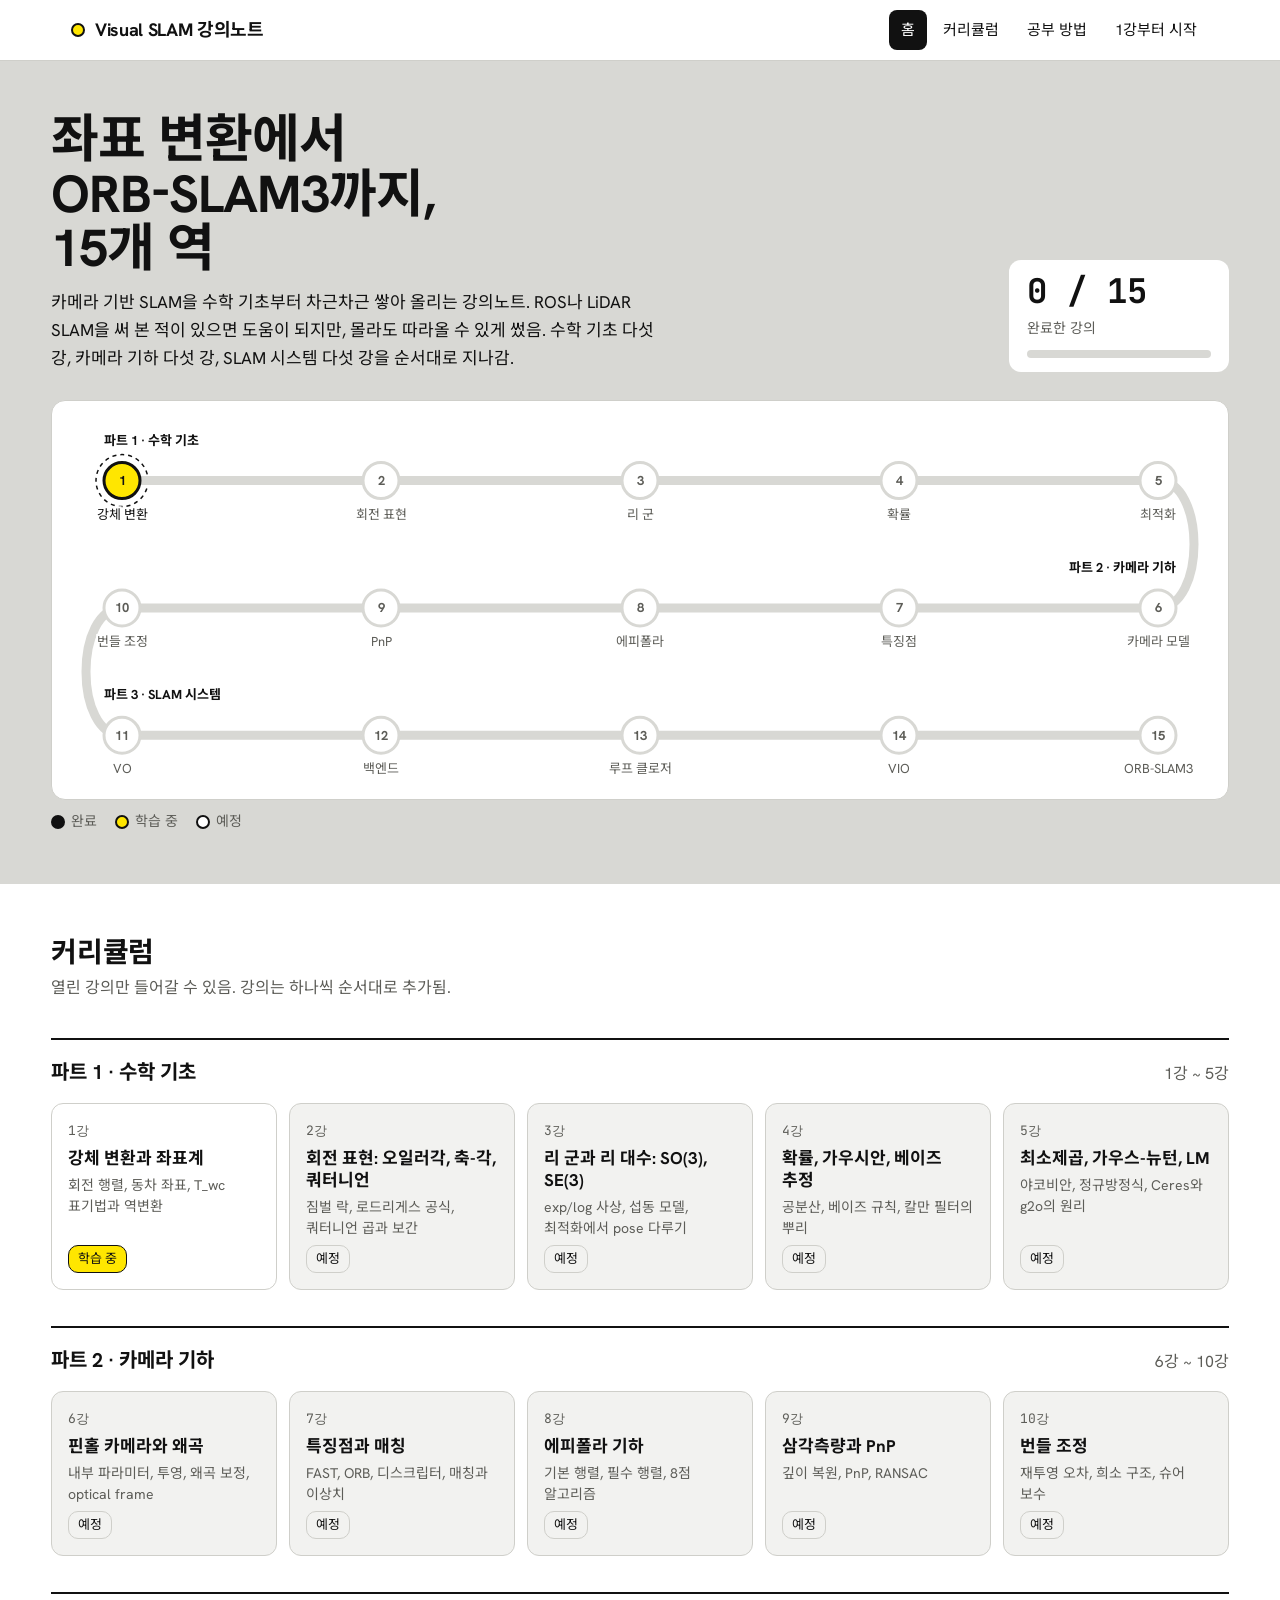
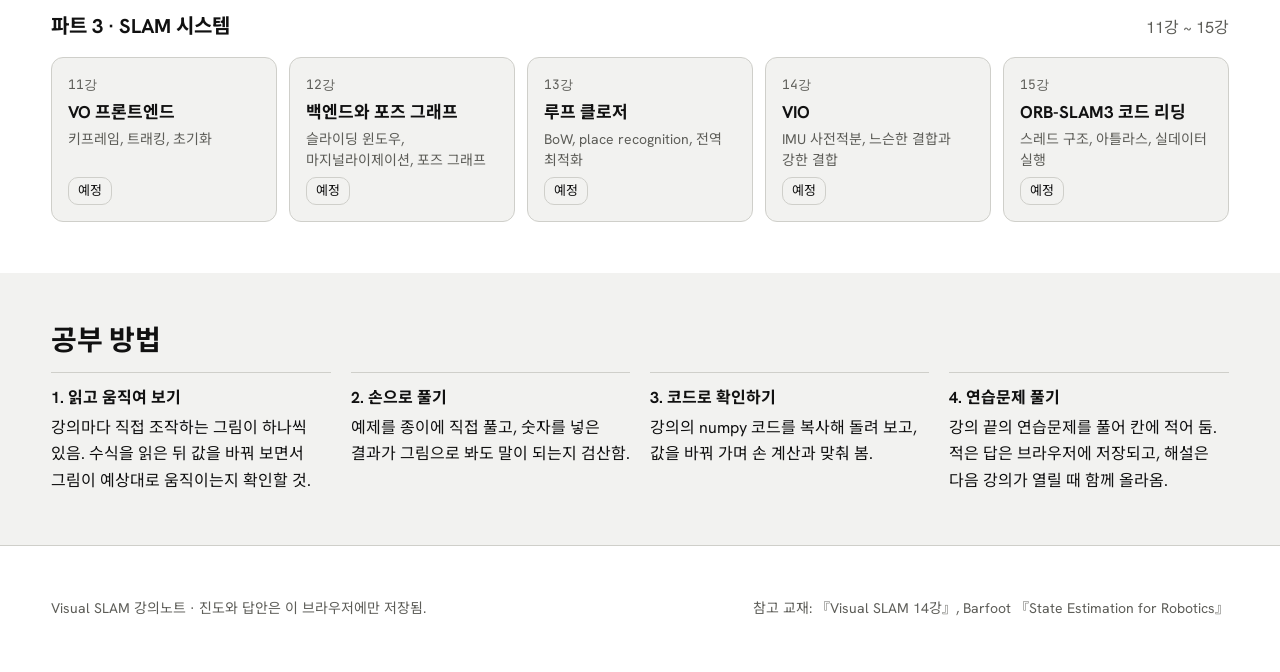
==== commit f3e30073: "1강 문체 다듬기: '~임' 종결 제거, 인용문은 다체로, 강조 제목에 콜론, 용어 정리 Co-Authored-By: Claude Opus 5.5 <noreply@anthropic" ====
--- a/index.html
+++ b/index.html
@@ -20,7 +20,7 @@
   <div class="hero-row">
     <div>
       <h1>좌표 변환에서 ORB‑SLAM3까지, 15개 역</h1>
-      <p>카메라 기반 SLAM을 수학 기초부터 차근차근 쌓아 올리는 강의노트임. ROS나 LiDAR SLAM을 써 본 적이 있으면 도움이 되지만, 몰라도 따라올 수 있게 썼음. 수학 기초 다섯 강, 카메라 기하 다섯 강, SLAM 시스템 다섯 강을 순서대로 지나감.</p>
+      <p>카메라 기반 SLAM을 수학 기초부터 차근차근 쌓아 올리는 강의노트. ROS나 LiDAR SLAM을 써 본 적이 있으면 도움이 되지만, 몰라도 따라올 수 있게 썼음. 수학 기초 다섯 강, 카메라 기하 다섯 강, SLAM 시스템 다섯 강을 순서대로 지나감.</p>
     </div>
     <div class="stat"><b id="cnt">0 / 15</b><span id="cntTxt">완료한 강의</span><div class="meter"><div id="meter"></div></div></div>
   </div>
--- a/assets/style.css
+++ b/assets/style.css
@@ -92,7 +92,7 @@
 pre code{background:none;padding:0;overflow-wrap:normal}
 .copy{position:absolute;top:8px;right:8px;min-height:32px;font-size:13px;padding:0 10px}
 .note{border-left:4px solid var(--ink);background:var(--soft);padding:12px 16px;border-radius:0 10px 10px 0;margin:16px 0}
-.note b{display:block;margin-bottom:2px}
+.note b{margin-right:2px}
 .warn{border-left-color:var(--xr)}
 .scroll{overflow-x:auto}
 table{border-collapse:collapse;width:100%;font-size:15px;margin:12px 0}
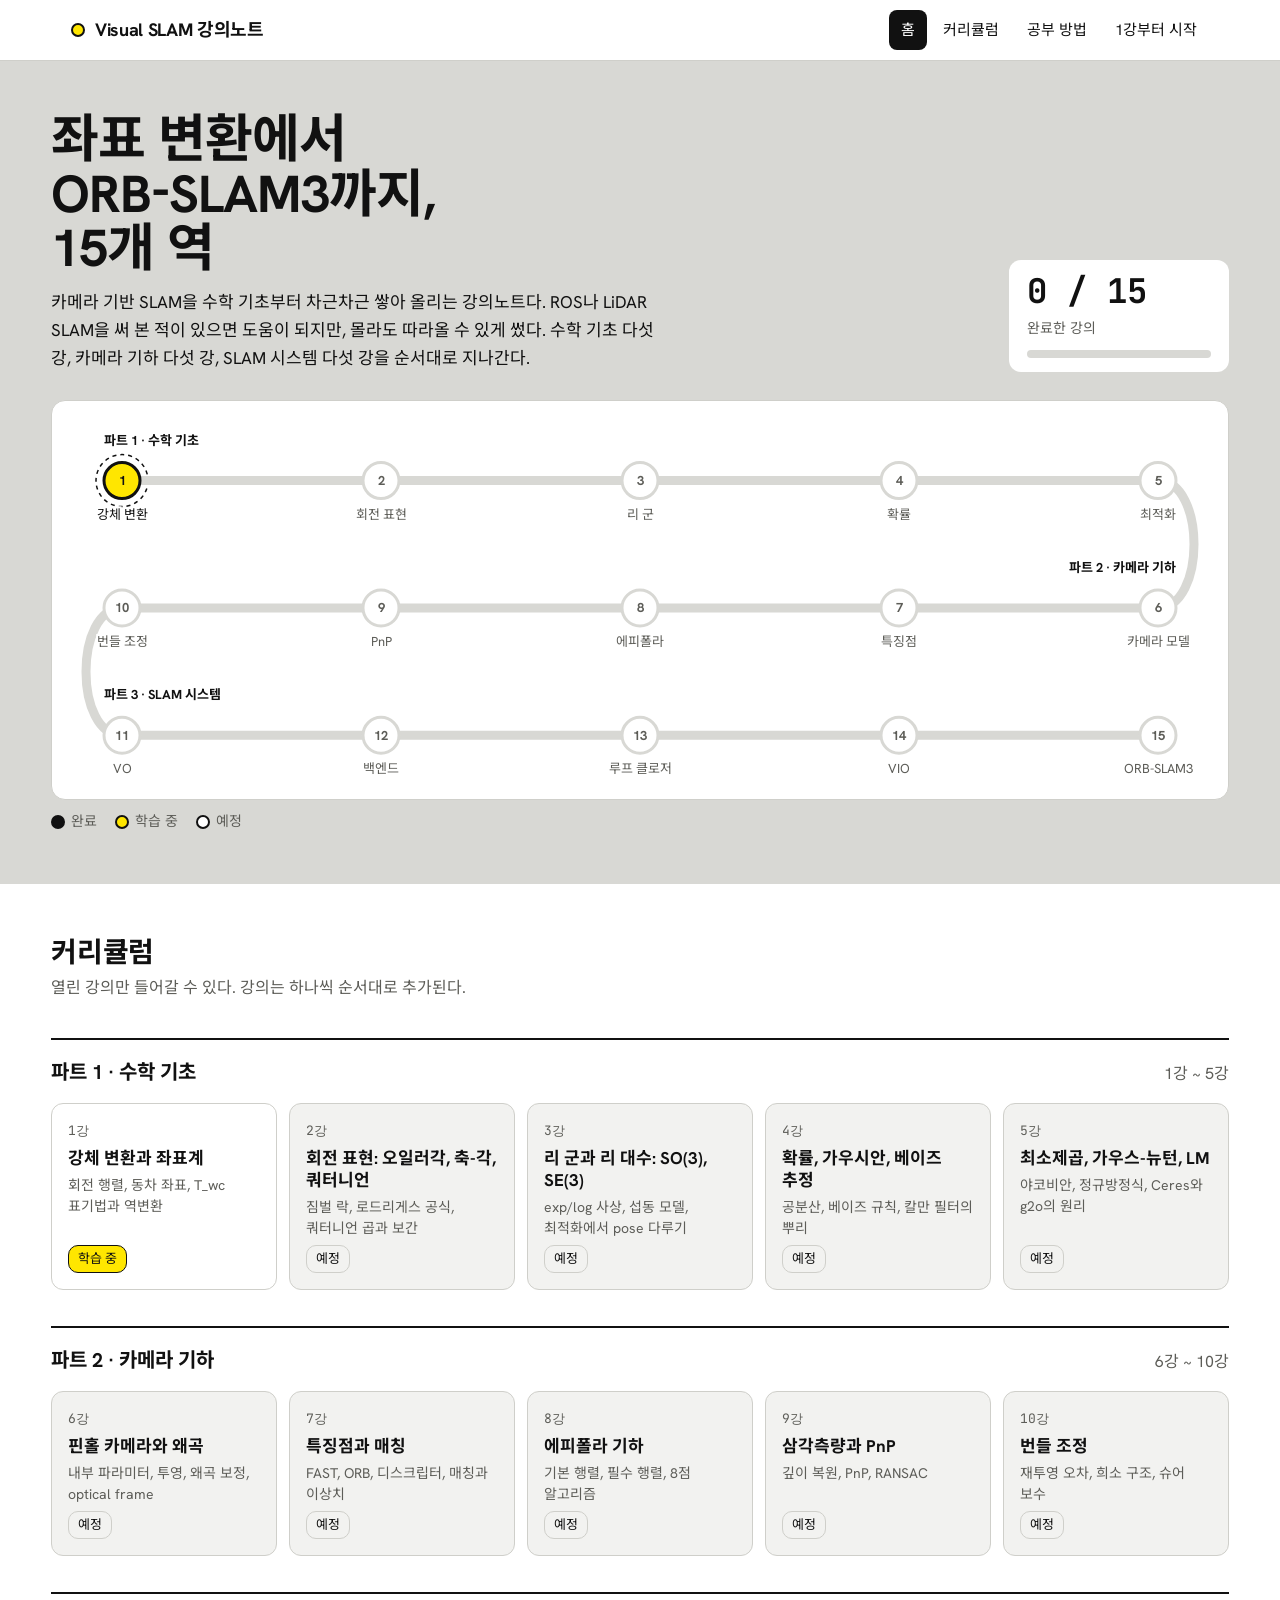
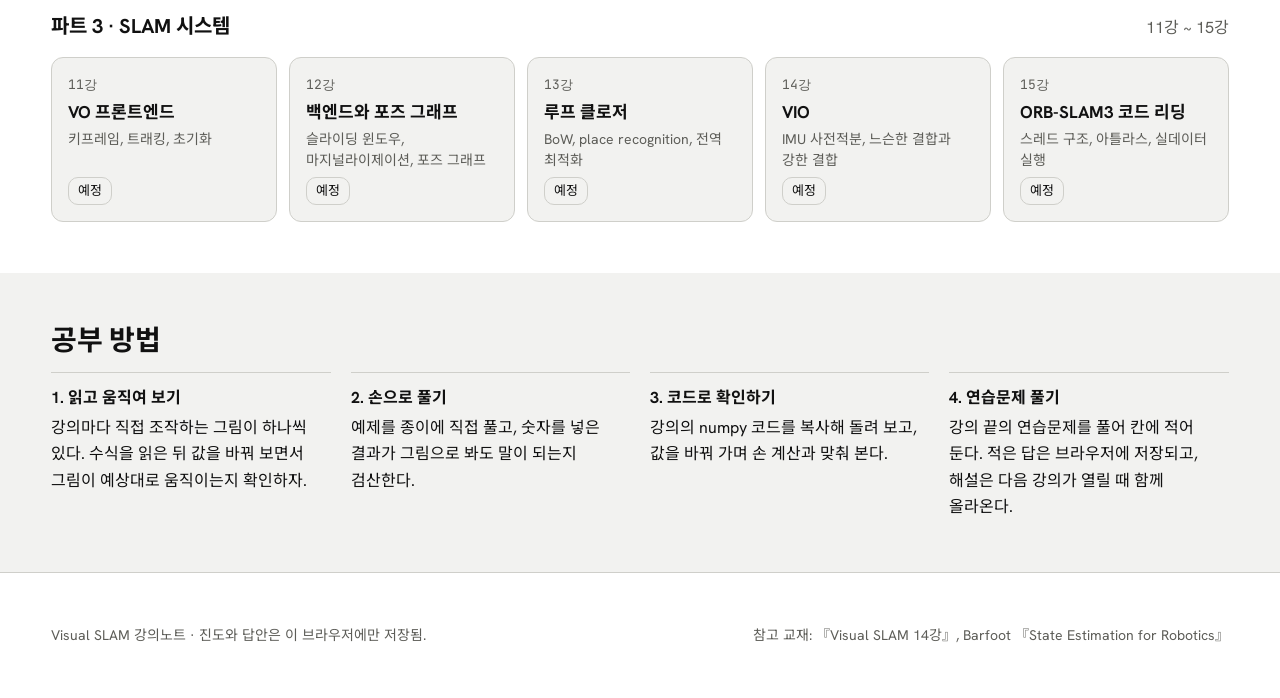
==== commit 0fe2b2bf: "문체 기준 변경: 본문은 한다체, 표·요약·학습 목표는 짧은 음슴체 Co-Authored-By: Claude Opus 5.5 <noreply@anthropic.com> Claude" ====
--- a/index.html
+++ b/index.html
@@ -20,7 +20,7 @@
   <div class="hero-row">
     <div>
       <h1>좌표 변환에서 ORB‑SLAM3까지, 15개 역</h1>
-      <p>카메라 기반 SLAM을 수학 기초부터 차근차근 쌓아 올리는 강의노트. ROS나 LiDAR SLAM을 써 본 적이 있으면 도움이 되지만, 몰라도 따라올 수 있게 썼음. 수학 기초 다섯 강, 카메라 기하 다섯 강, SLAM 시스템 다섯 강을 순서대로 지나감.</p>
+      <p>카메라 기반 SLAM을 수학 기초부터 차근차근 쌓아 올리는 강의노트다. ROS나 LiDAR SLAM을 써 본 적이 있으면 도움이 되지만, 몰라도 따라올 수 있게 썼다. 수학 기초 다섯 강, 카메라 기하 다섯 강, SLAM 시스템 다섯 강을 순서대로 지나간다.</p>
     </div>
     <div class="stat"><b id="cnt">0 / 15</b><span id="cntTxt">완료한 강의</span><div class="meter"><div id="meter"></div></div></div>
   </div>
@@ -30,17 +30,17 @@
 
 <section class="band" id="curriculum"><div class="in">
   <h2>커리큘럼</h2>
-  <p style="margin:0;color:var(--mute)">열린 강의만 들어갈 수 있음. 강의는 하나씩 순서대로 추가됨.</p>
+  <p style="margin:0;color:var(--mute)">열린 강의만 들어갈 수 있다. 강의는 하나씩 순서대로 추가된다.</p>
   <div id="parts"></div>
 </div></section>
 
 <section class="band" id="how" style="background:var(--soft)"><div class="in">
   <h2>공부 방법</h2>
   <div class="how">
-    <div><b>1. 읽고 움직여 보기</b>강의마다 직접 조작하는 그림이 하나씩 있음. 수식을 읽은 뒤 값을 바꿔 보면서 그림이 예상대로 움직이는지 확인할 것.</div>
-    <div><b>2. 손으로 풀기</b>예제를 종이에 직접 풀고, 숫자를 넣은 결과가 그림으로 봐도 말이 되는지 검산함.</div>
-    <div><b>3. 코드로 확인하기</b>강의의 numpy 코드를 복사해 돌려 보고, 값을 바꿔 가며 손 계산과 맞춰 봄.</div>
-    <div><b>4. 연습문제 풀기</b>강의 끝의 연습문제를 풀어 칸에 적어 둠. 적은 답은 브라우저에 저장되고, 해설은 다음 강의가 열릴 때 함께 올라옴.</div>
+    <div><b>1. 읽고 움직여 보기</b>강의마다 직접 조작하는 그림이 하나씩 있다. 수식을 읽은 뒤 값을 바꿔 보면서 그림이 예상대로 움직이는지 확인하자.</div>
+    <div><b>2. 손으로 풀기</b>예제를 종이에 직접 풀고, 숫자를 넣은 결과가 그림으로 봐도 말이 되는지 검산한다.</div>
+    <div><b>3. 코드로 확인하기</b>강의의 numpy 코드를 복사해 돌려 보고, 값을 바꿔 가며 손 계산과 맞춰 본다.</div>
+    <div><b>4. 연습문제 풀기</b>강의 끝의 연습문제를 풀어 칸에 적어 둔다. 적은 답은 브라우저에 저장되고, 해설은 다음 강의가 열릴 때 함께 올라온다.</div>
   </div>
 </div></section>
 
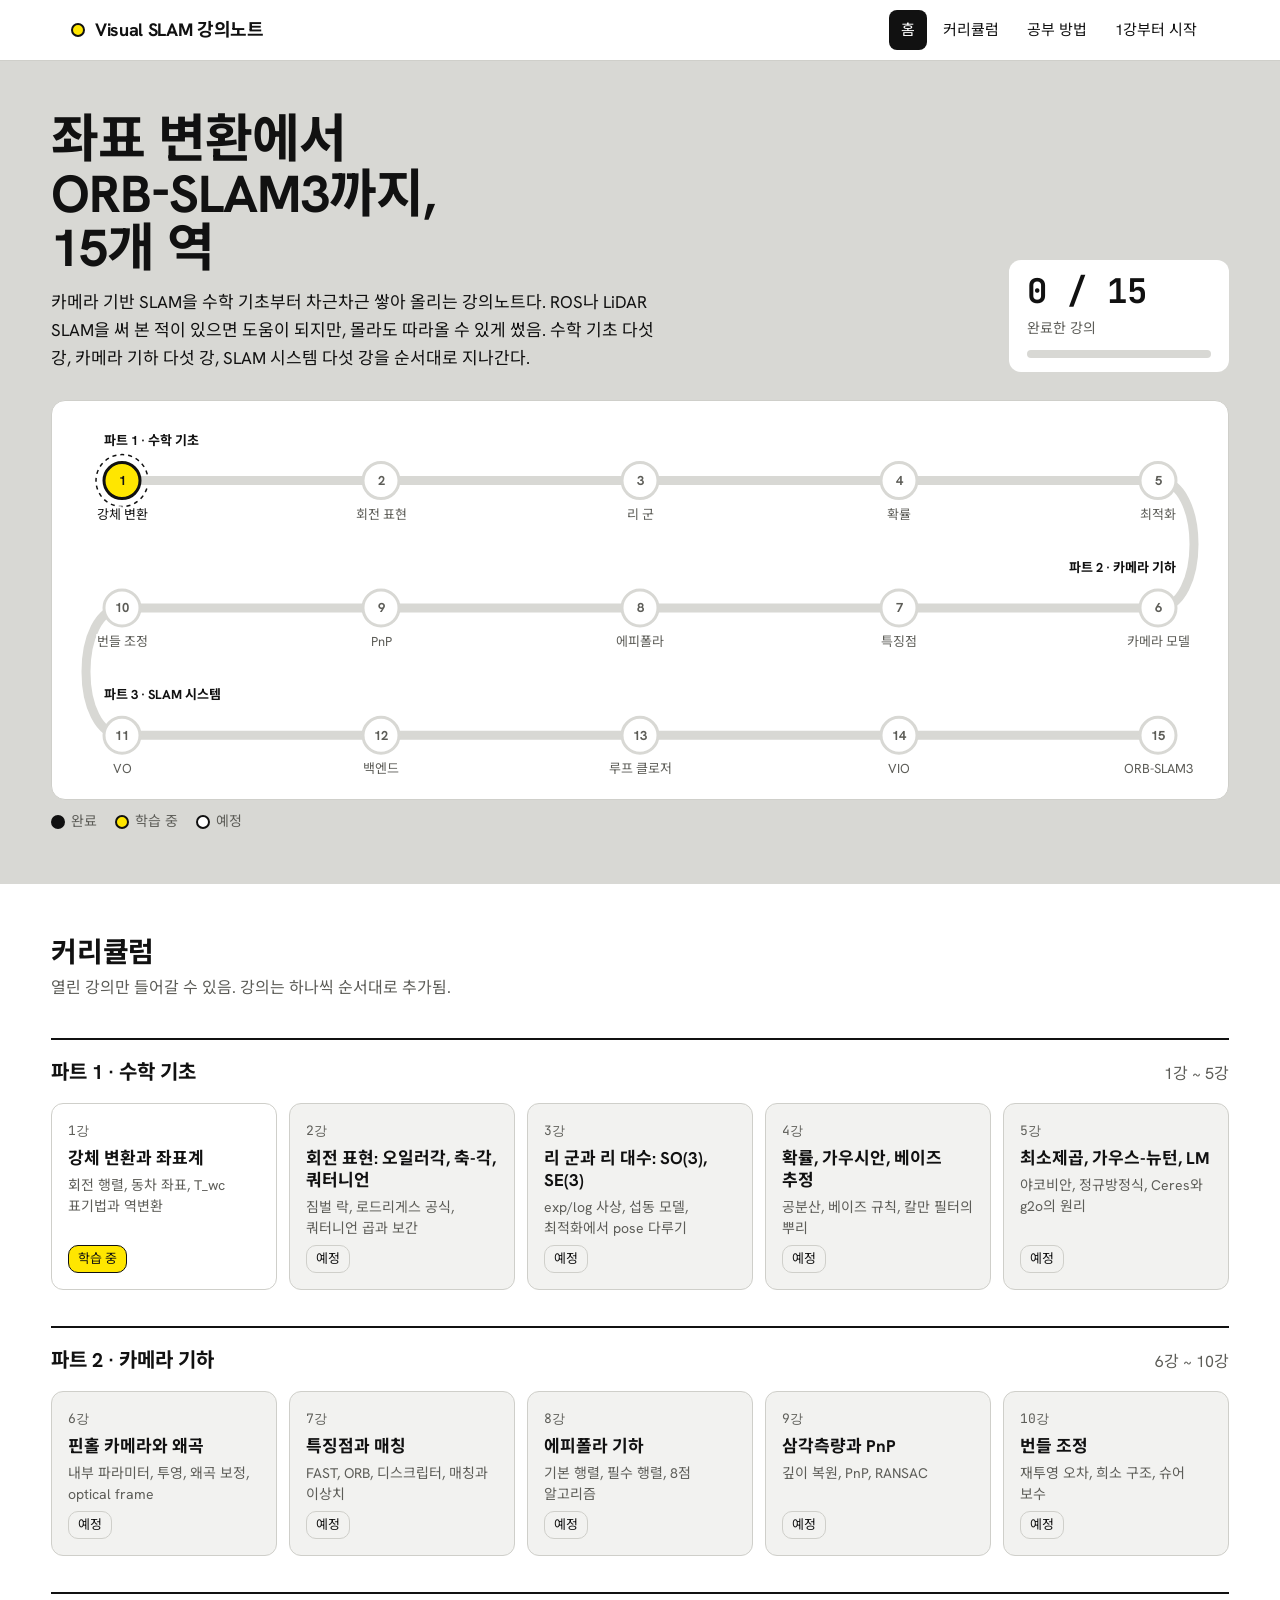
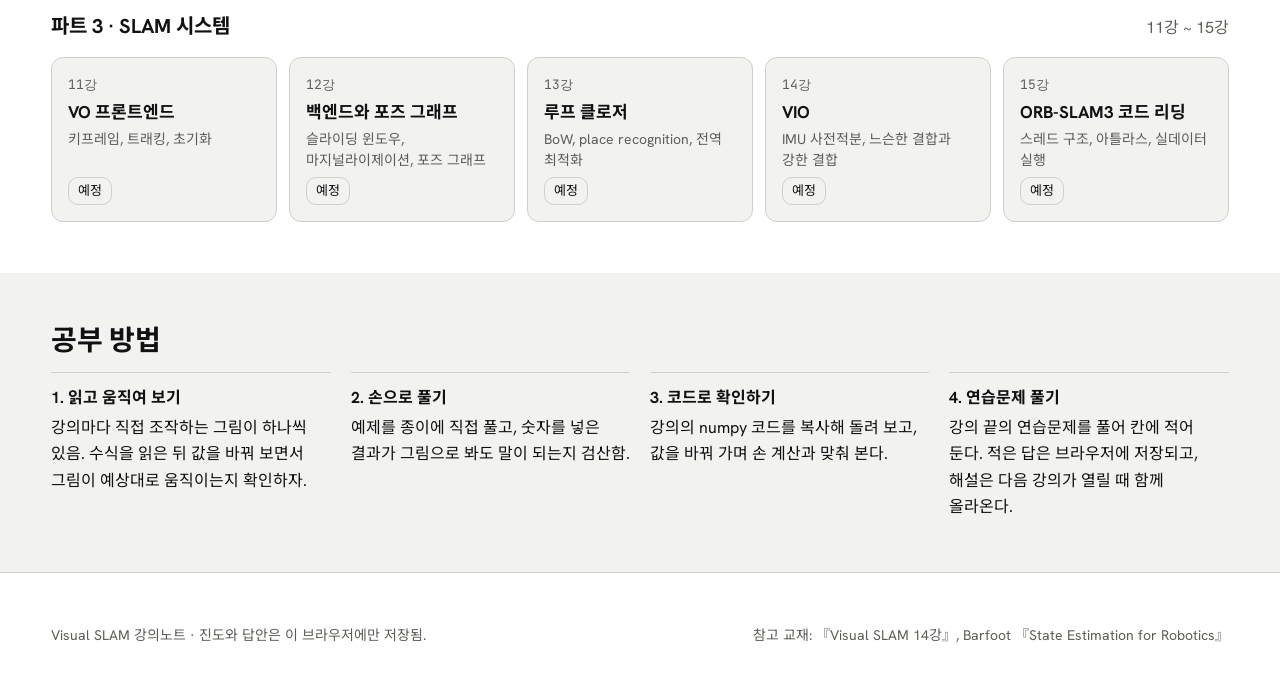
==== commit fc188ab5: "문체 조정: 자연스러운 곳은 음슴체(읽음, 표현함, 해당), 어색한 곳만 한다체 유지 Co-Authored-By: Claude Opus 5.5 <noreply@anthropic.c" ====
--- a/index.html
+++ b/index.html
@@ -20,7 +20,7 @@
   <div class="hero-row">
     <div>
       <h1>좌표 변환에서 ORB‑SLAM3까지, 15개 역</h1>
-      <p>카메라 기반 SLAM을 수학 기초부터 차근차근 쌓아 올리는 강의노트다. ROS나 LiDAR SLAM을 써 본 적이 있으면 도움이 되지만, 몰라도 따라올 수 있게 썼다. 수학 기초 다섯 강, 카메라 기하 다섯 강, SLAM 시스템 다섯 강을 순서대로 지나간다.</p>
+      <p>카메라 기반 SLAM을 수학 기초부터 차근차근 쌓아 올리는 강의노트다. ROS나 LiDAR SLAM을 써 본 적이 있으면 도움이 되지만, 몰라도 따라올 수 있게 썼음. 수학 기초 다섯 강, 카메라 기하 다섯 강, SLAM 시스템 다섯 강을 순서대로 지나간다.</p>
     </div>
     <div class="stat"><b id="cnt">0 / 15</b><span id="cntTxt">완료한 강의</span><div class="meter"><div id="meter"></div></div></div>
   </div>
@@ -30,15 +30,15 @@
 
 <section class="band" id="curriculum"><div class="in">
   <h2>커리큘럼</h2>
-  <p style="margin:0;color:var(--mute)">열린 강의만 들어갈 수 있다. 강의는 하나씩 순서대로 추가된다.</p>
+  <p style="margin:0;color:var(--mute)">열린 강의만 들어갈 수 있음. 강의는 하나씩 순서대로 추가됨.</p>
   <div id="parts"></div>
 </div></section>
 
 <section class="band" id="how" style="background:var(--soft)"><div class="in">
   <h2>공부 방법</h2>
   <div class="how">
-    <div><b>1. 읽고 움직여 보기</b>강의마다 직접 조작하는 그림이 하나씩 있다. 수식을 읽은 뒤 값을 바꿔 보면서 그림이 예상대로 움직이는지 확인하자.</div>
-    <div><b>2. 손으로 풀기</b>예제를 종이에 직접 풀고, 숫자를 넣은 결과가 그림으로 봐도 말이 되는지 검산한다.</div>
+    <div><b>1. 읽고 움직여 보기</b>강의마다 직접 조작하는 그림이 하나씩 있음. 수식을 읽은 뒤 값을 바꿔 보면서 그림이 예상대로 움직이는지 확인하자.</div>
+    <div><b>2. 손으로 풀기</b>예제를 종이에 직접 풀고, 숫자를 넣은 결과가 그림으로 봐도 말이 되는지 검산함.</div>
     <div><b>3. 코드로 확인하기</b>강의의 numpy 코드를 복사해 돌려 보고, 값을 바꿔 가며 손 계산과 맞춰 본다.</div>
     <div><b>4. 연습문제 풀기</b>강의 끝의 연습문제를 풀어 칸에 적어 둔다. 적은 답은 브라우저에 저장되고, 해설은 다음 강의가 열릴 때 함께 올라온다.</div>
   </div>
